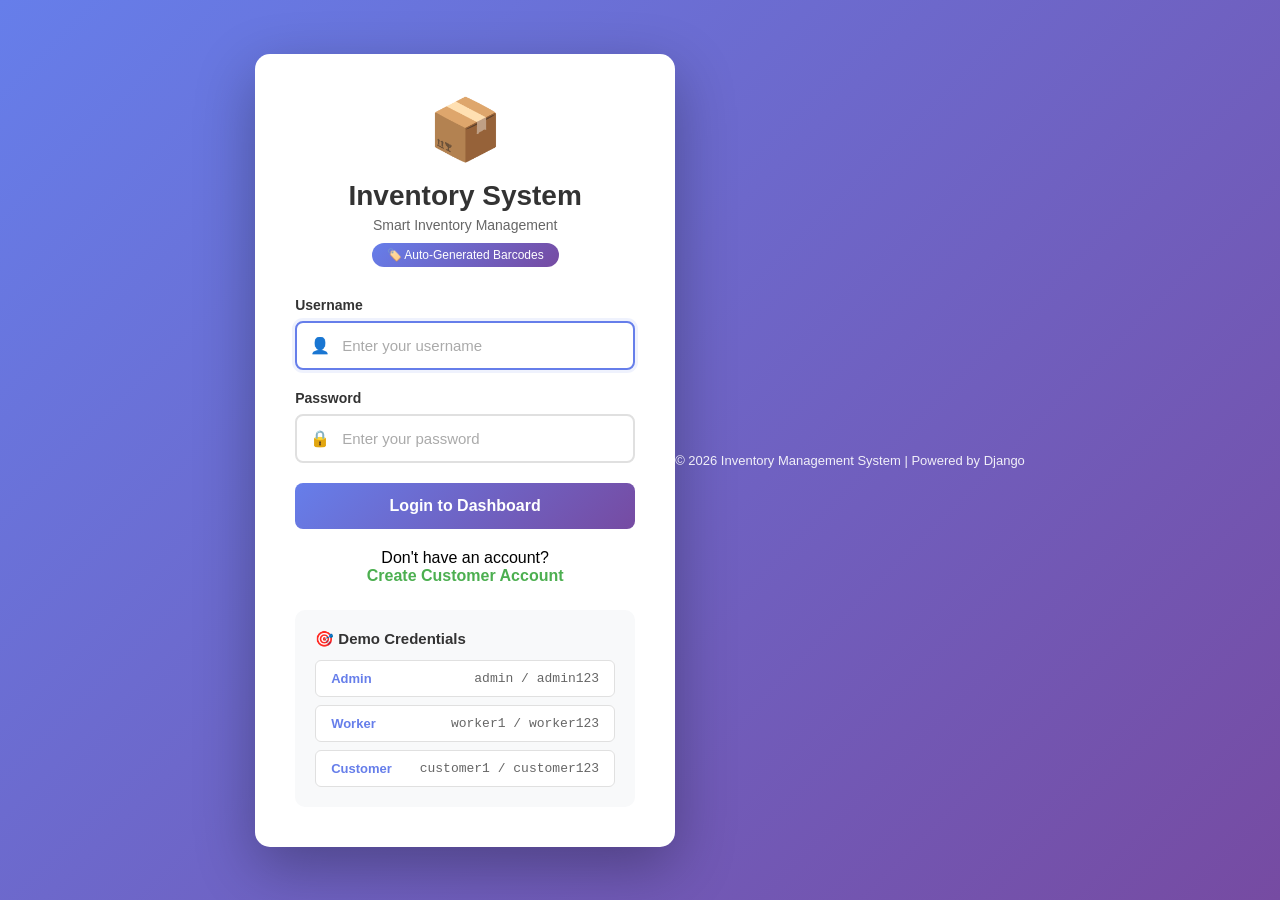
==== frontend/index.html @ b98a7580 "first commit" ====
<!DOCTYPE html>
<html lang="en">
<head>
    <meta charset="UTF-8">
    <meta name="viewport" content="width=device-width, initial-scale=1.0">
    <title>Login - Inventory Management System</title>
    <link rel="icon" href="data:image/svg+xml,<svg xmlns='http://www.w3.org/2000/svg' viewBox='0 0 100 100'><text y='.9em' font-size='90'>📦</text></svg>">
    <style>
        * {
            margin: 0;
            padding: 0;
            box-sizing: border-box;
        }

        body {
            font-family: 'Segoe UI', Tahoma, Geneva, Verdana, sans-serif;
            background: linear-gradient(135deg, #667eea 0%, #764ba2 100%);
            min-height: 100vh;
            display: flex;
            justify-content: center;
            align-items: center;
            padding: 20px;
        }

        .login-container {
            background: white;
            padding: 40px;
            border-radius: 15px;
            box-shadow: 0 20px 60px rgba(0, 0, 0, 0.3);
            width: 100%;
            max-width: 420px;
            animation: slideUp 0.5s ease;
        }

        @keyframes slideUp {
            from {
                opacity: 0;
                transform: translateY(30px);
            }
            to {
                opacity: 1;
                transform: translateY(0);
            }
        }

        .logo-container {
            text-align: center;
            margin-bottom: 30px;
        }

        .logo-icon {
            font-size: 60px;
            margin-bottom: 15px;
            animation: bounce 2s infinite;
        }

        @keyframes bounce {
            0%, 100% { transform: translateY(0); }
            50% { transform: translateY(-10px); }
        }

        .logo-container h1 {
            color: #333;
            font-size: 28px;
            margin-bottom: 5px;
        }

        .logo-container p {
            color: #666;
            font-size: 14px;
        }

        .badge {
            background: linear-gradient(135deg, #667eea 0%, #764ba2 100%);
            color: white;
            padding: 5px 15px;
            border-radius: 20px;
            font-size: 12px;
            display: inline-block;
            margin-top: 10px;
        }

        .alert {
            padding: 12px 15px;
            border-radius: 8px;
            margin-bottom: 20px;
            font-size: 14px;
            display: none;
        }

        .alert.show {
            display: block;
            animation: slideIn 0.3s ease;
        }

        @keyframes slideIn {
            from {
                opacity: 0;
                transform: translateX(-20px);
            }
            to {
                opacity: 1;
                transform: translateX(0);
            }
        }

        .alert-danger {
            background-color: #fee;
            color: #c33;
            border-left: 4px solid #c33;
        }

        .alert-success {
            background-color: #efe;
            color: #3c3;
            border-left: 4px solid #3c3;
        }

        .form-group {
            margin-bottom: 20px;
        }

        .form-group label {
            display: block;
            color: #333;
            font-weight: 600;
            margin-bottom: 8px;
            font-size: 14px;
        }

        .input-wrapper {
            position: relative;
        }

        .input-icon {
            position: absolute;
            left: 15px;
            top: 50%;
            transform: translateY(-50%);
            color: #999;
        }

        .form-group input {
            width: 100%;
            padding: 14px 15px 14px 45px;
            border: 2px solid #e0e0e0;
            border-radius: 8px;
            font-size: 15px;
            transition: all 0.3s;
        }

        .form-group input:focus {
            outline: none;
            border-color: #667eea;
            box-shadow: 0 0 0 3px rgba(102, 126, 234, 0.1);
        }

        .form-group input::placeholder {
            color: #aaa;
        }

        .login-btn {
            width: 100%;
            padding: 14px;
            background: linear-gradient(135deg, #667eea 0%, #764ba2 100%);
            color: white;
            border: none;
            border-radius: 8px;
            font-size: 16px;
            font-weight: 600;
            cursor: pointer;
            transition: all 0.3s;
            display: flex;
            justify-content: center;
            align-items: center;
            gap: 10px;
        }

        .login-btn:hover {
            transform: translateY(-2px);
            box-shadow: 0 10px 20px rgba(102, 126, 234, 0.3);
        }

        .login-btn:active {
            transform: translateY(0);
        }

        .login-btn:disabled {
            opacity: 0.6;
            cursor: not-allowed;
        }

        .spinner {
            display: none;
            width: 20px;
            height: 20px;
            border: 3px solid rgba(255, 255, 255, 0.3);
            border-top-color: white;
            border-radius: 50%;
            animation: spin 0.8s linear infinite;
        }

        @keyframes spin {
            to { transform: rotate(360deg); }
        }

        .login-btn.loading .spinner {
            display: block;
        }

        .login-btn.loading .btn-text {
            display: none;
        }

        .demo-credentials {
            background: #f8f9fa;
            padding: 20px;
            border-radius: 10px;
            margin-top: 25px;
        }

        .demo-credentials h4 {
            color: #333;
            font-size: 15px;
            margin-bottom: 12px;
            display: flex;
            align-items: center;
            gap: 8px;
        }

        .demo-item {
            background: white;
            padding: 10px 15px;
            border-radius: 6px;
            margin-bottom: 8px;
            display: flex;
            justify-content: space-between;
            align-items: center;
            font-size: 13px;
            border: 1px solid #e0e0e0;
        }

        .demo-item:last-child {
            margin-bottom: 0;
        }

        .demo-role {
            font-weight: 600;
            color: #667eea;
        }

        .demo-creds {
            color: #666;
            font-family: 'Courier New', monospace;
        }

        .footer {
            text-align: center;
            margin-top: 20px;
            color: rgba(255, 255, 255, 0.9);
            font-size: 13px;
        }
    </style>
</head>
<body>
    <div class="login-container">
        <div class="logo-container">
            <div class="logo-icon">📦</div>
            <h1>Inventory System</h1>
            <p>Smart Inventory Management</p>
            <span class="badge">🏷️ Auto-Generated Barcodes</span>
        </div>

        <div id="alertContainer"></div>

        <form id="loginForm">
            <div class="form-group">
                <label for="username">Username</label>
                <div class="input-wrapper">
                    <span class="input-icon">👤</span>
                    <input 
                        type="text" 
                        id="username" 
                        name="username" 
                        placeholder="Enter your username"
                        required 
                        autofocus
                    >
                </div>
            </div>

            <div class="form-group">
                <label for="password">Password</label>
                <div class="input-wrapper">
                    <span class="input-icon">🔒</span>
                    <input 
                        type="password" 
                        id="password" 
                        name="password" 
                        placeholder="Enter your password"
                        required
                    >
                </div>
            </div>

            <button type="submit" class="login-btn" id="loginBtn">
                <div class="spinner"></div>
                <span class="btn-text">Login to Dashboard</span>
            </button>
        </form>
        <div class="signup-section" style="text-align: center; margin-top: 20px;">
            <p>Don't have an account?</p>
            <a href="customer-signup.html" class="btn-signup-link" 
            style="color: #4CAF50; text-decoration: none; font-weight: bold;">
                Create Customer Account
            </a>
        </div>

        <div class="demo-credentials">
            <h4>🎯 Demo Credentials</h4>
            <div class="demo-item">
                <span class="demo-role">Admin</span>
                <span class="demo-creds">admin / admin123</span>
            </div>
            <div class="demo-item">
                <span class="demo-role">Worker</span>
                <span class="demo-creds">worker1 / worker123</span>
            </div>
            <div class="demo-item">
                <span class="demo-role">Customer</span>
                <span class="demo-creds">customer1 / customer123</span>
            </div>
        </div>
    </div>

    <div class="footer">
        <p>© 2026 Inventory Management System | Powered by Django</p>
    </div>

    <script>
        const API_URL = 'http://127.0.0.1:8000/api';

        const loginForm = document.getElementById('loginForm');
        const loginBtn = document.getElementById('loginBtn');
        const usernameInput = document.getElementById('username');
        const passwordInput = document.getElementById('password');

        // Check if already logged in
        if (localStorage.getItem('token')) {
            window.location.href = 'dashboard.html';
        }

        loginForm.addEventListener('submit', async (e) => {
            e.preventDefault();

            const username = usernameInput.value.trim();
            const password = passwordInput.value;

            if (!username || !password) {
                showAlert('Please enter both username and password', 'danger');
                return;
            }

            // Show loading state
            loginBtn.classList.add('loading');
            loginBtn.disabled = true;

            try {
                const response = await fetch(`${API_URL}/auth/login/`, {
                    method: 'POST',
                    headers: {
                        'Content-Type': 'application/json',
                    },
                    body: JSON.stringify({ username, password })
                });

                const data = await response.json();

                if (response.ok && data.success) {
                    // Save token and user info
                    localStorage.setItem('token', data.token);
                    localStorage.setItem('user', JSON.stringify(data.user));

                    showAlert('✓ Login successful! Redirecting...', 'success');

                    // Redirect to dashboard
                    setTimeout(() => {
                        window.location.href = 'dashboard.html';
                    }, 1000);
                } else {
                    showAlert(data.error || '✗ Invalid username or password', 'danger');
                    loginBtn.classList.remove('loading');
                    loginBtn.disabled = false;
                }
            } catch (error) {
                console.error('Login error:', error);
                showAlert('✗ Connection error. Please ensure the server is running.', 'danger');
                loginBtn.classList.remove('loading');
                loginBtn.disabled = false;
            }
        });

        function showAlert(message, type) {
            const alertContainer = document.getElementById('alertContainer');
            alertContainer.innerHTML = `
                <div class="alert alert-${type} show">
                    ${message}
                </div>
            `;

            if (type === 'success') {
                setTimeout(() => {
                    const alert = alertContainer.querySelector('.alert');
                    if (alert) alert.classList.remove('show');
                }, 3000);
            }
        }

        // Add enter key support
        document.addEventListener('keypress', (e) => {
            if (e.key === 'Enter' && !loginBtn.disabled) {
                loginForm.dispatchEvent(new Event('submit'));
            }
        });
    </script>
</body>
</html>
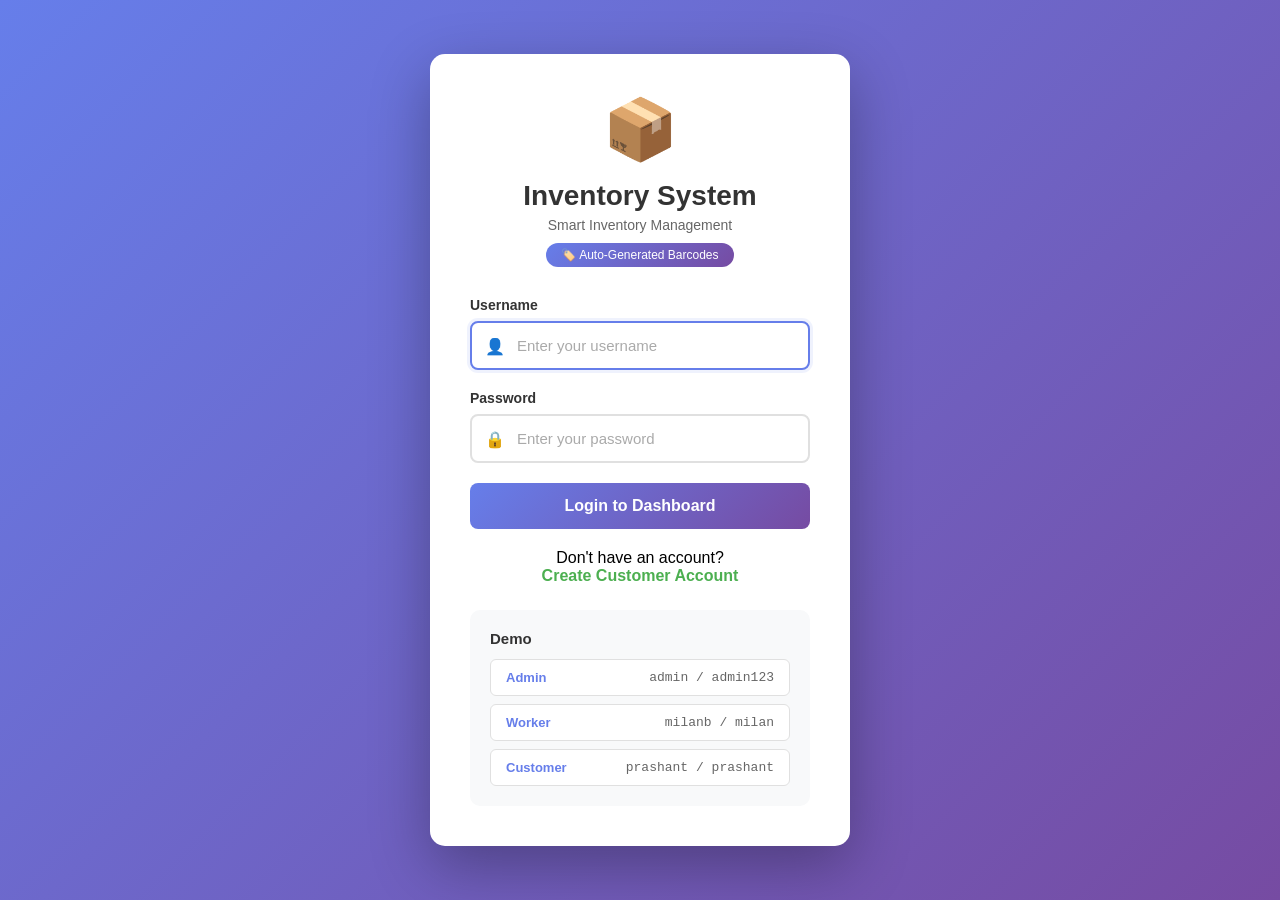
==== commit a702e1cf: "ready for deploy" ====
--- a/frontend/index.html
+++ b/frontend/index.html
@@ -254,12 +254,6 @@
             font-family: 'Courier New', monospace;
         }
 
-        .footer {
-            text-align: center;
-            margin-top: 20px;
-            color: rgba(255, 255, 255, 0.9);
-            font-size: 13px;
-        }
     </style>
 </head>
 <body>
@@ -317,25 +311,22 @@
         </div>
 
         <div class="demo-credentials">
-            <h4>🎯 Demo Credentials</h4>
+            <h4> Demo </h4>
             <div class="demo-item">
                 <span class="demo-role">Admin</span>
                 <span class="demo-creds">admin / admin123</span>
             </div>
             <div class="demo-item">
                 <span class="demo-role">Worker</span>
-                <span class="demo-creds">worker1 / worker123</span>
+                <span class="demo-creds">milanb / milan</span>
             </div>
             <div class="demo-item">
                 <span class="demo-role">Customer</span>
-                <span class="demo-creds">customer1 / customer123</span>
+                <span class="demo-creds">prashant / prashant</span>
             </div>
         </div>
     </div>
 
-    <div class="footer">
-        <p>© 2026 Inventory Management System | Powered by Django</p>
-    </div>
 
     <script>
         const API_URL = 'http://127.0.0.1:8000/api';
